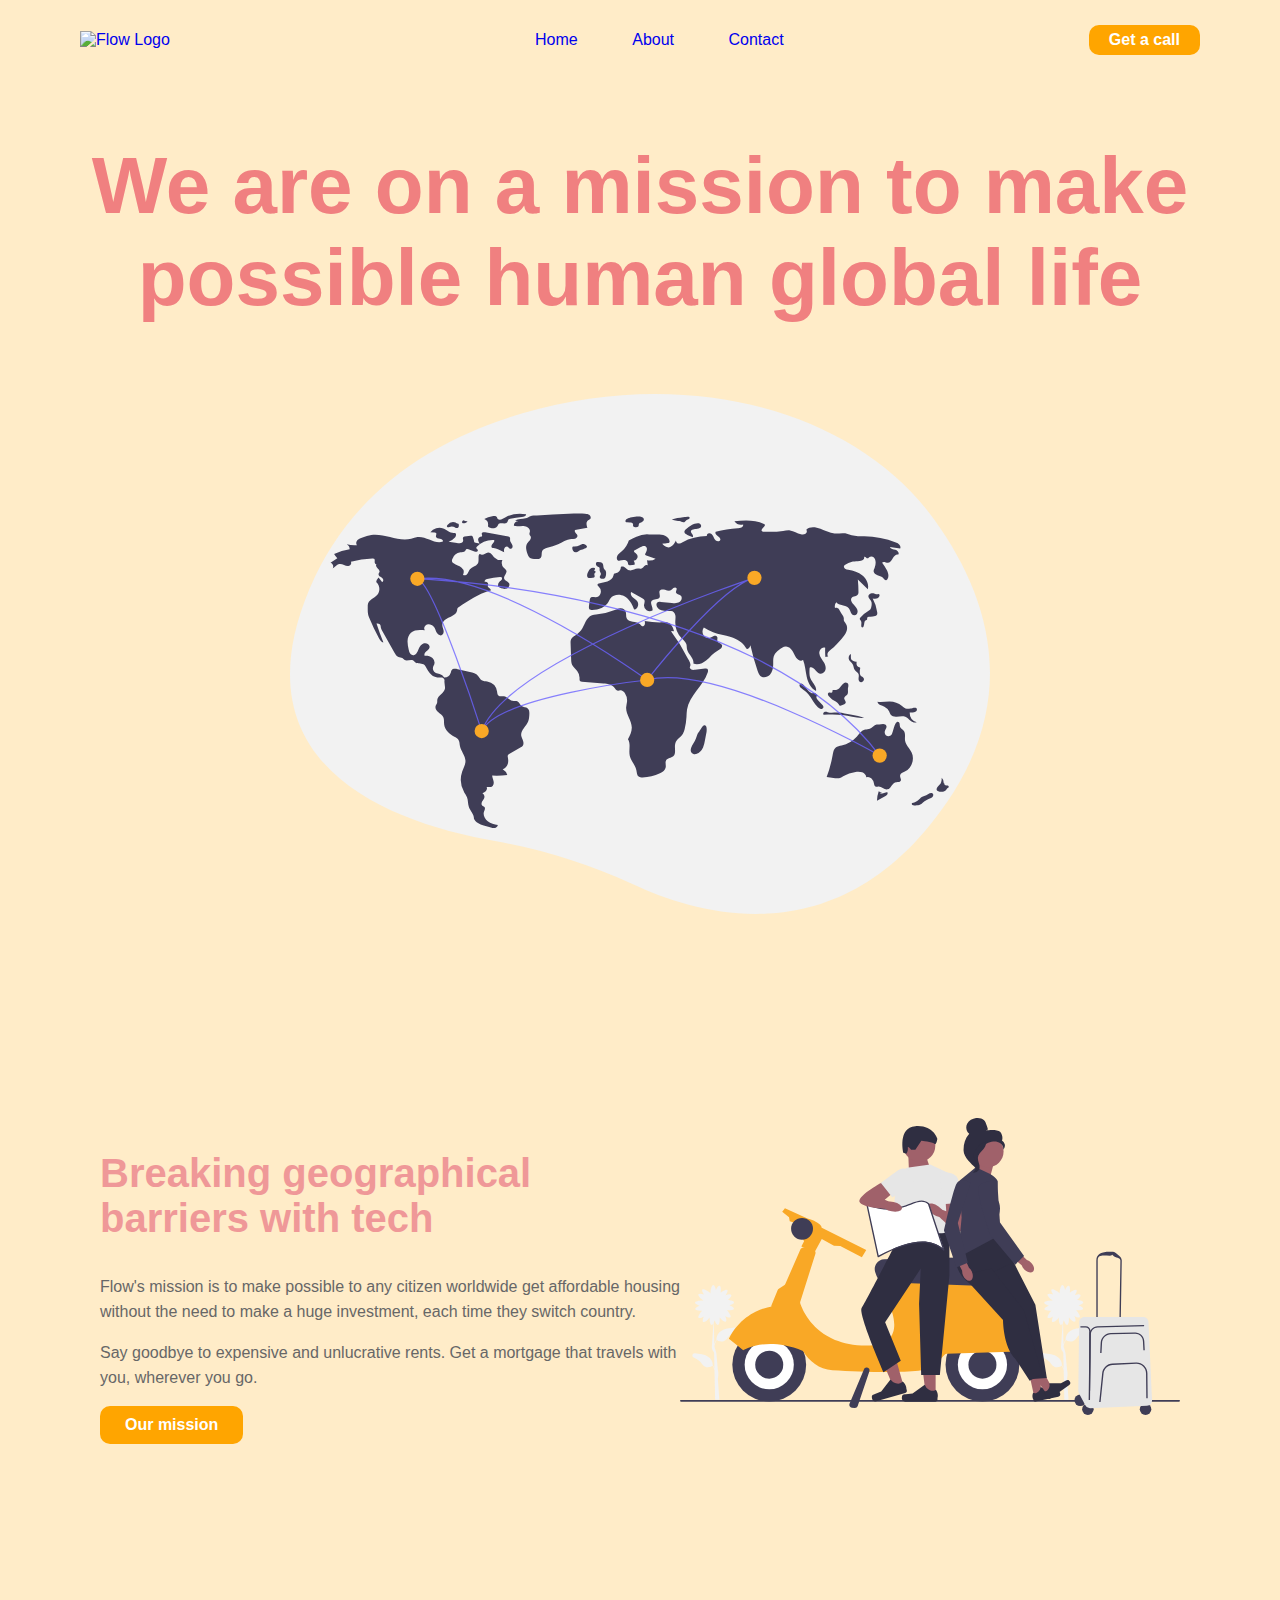
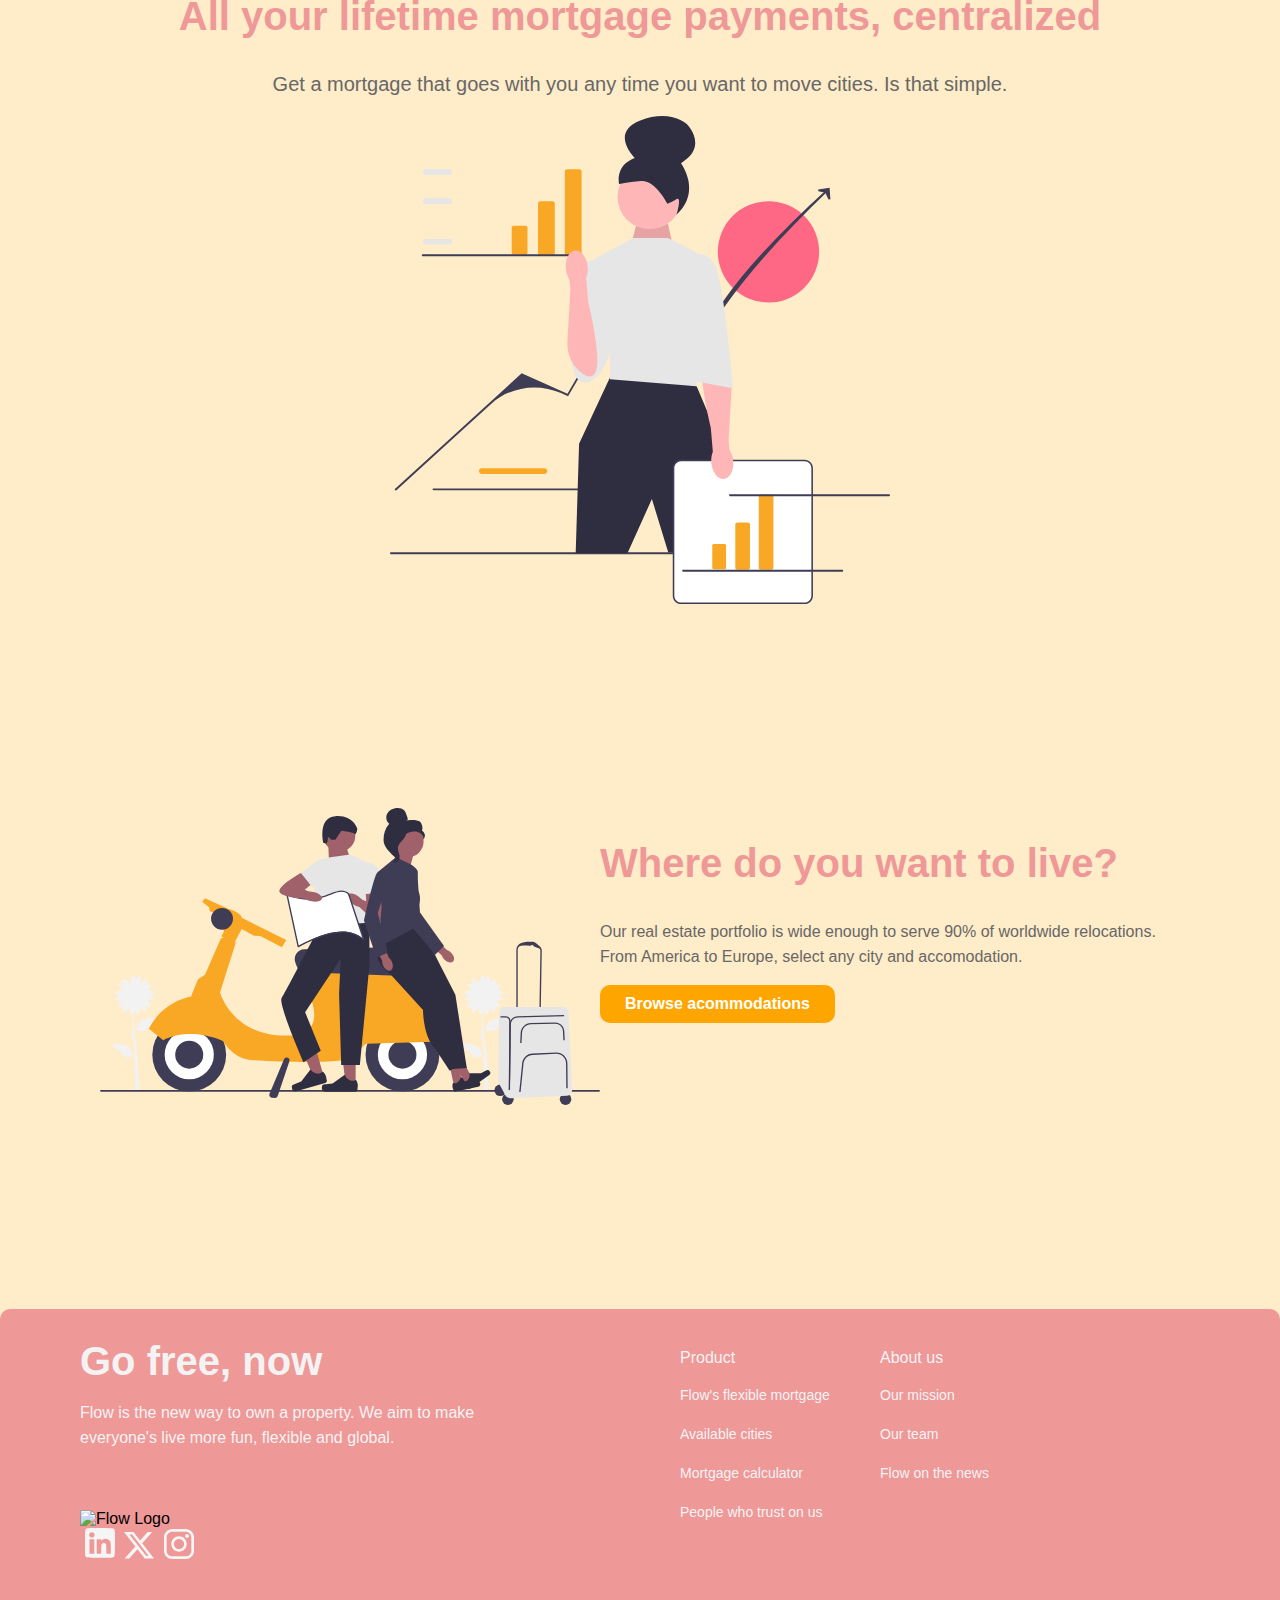
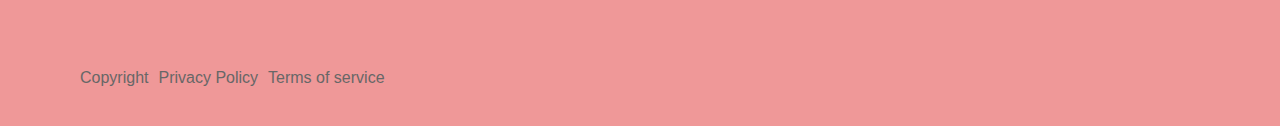
==== about.html @ f78e6ee8 "Finished v1 adding about section" ====
<!DOCTYPE html>
<html lang="en">
    <head>
        <link rel="stylesheet" href="styles.css">
        <title>Flexible mortgages for the new world</title>
        <link rel="icon" href="images/Flowlogo.png">
        <meta charset="utf-8">
        <meta name="viewport" content="width=device-width, initial-scale=1.0">
    </head>

    <body>
        <nav>
            <a href="file:///Users/rubengodoyprats/Desktop/dev/website/first-website/index.html"><img id="logonavbar" src="images/flowlogo.png" alt="Flow Logo"></a>
            <ul>
                <li><a href="file:///Users/rubengodoyprats/Desktop/dev/website/first-website/index.html">Home</a></li>
                <li><a href="file:///Users/rubengodoyprats/Desktop/dev/website/first-website/about.html">About</a></li>
                <li><a href="file:///Users/rubengodoyprats/Desktop/dev/website/first-website/contact.html">Contact</a></li>
            </ul>
            <button>Get a call</button>
        </nav>

        <header>
            <h1>We are on a mission to make possible human global life</h1>
            <img class="headerimg" src="images/connectedworld.svg" alt="Map of the world illustration, depicting connections betwen countries">
        </header>

        <section class="txtimgdiv">
            <div class="txtblock">
                <h2>Breaking geographical barriers with tech</h2>
                <p>Flow's mission is to make possible to any citizen worldwide get affordable housing without the need to make a huge investment, each time they switch country.</p>
                <p>Say goodbye to expensive and unlucrative rents. Get a mortgage that travels with you, wherever you go.</p>
                <button class="btnorange">Our mission</button>
            </div>
            <div class="imgblock">
                <img src="images/illustrationtravelbike.svg" alt="Illustration of a couple traveling by motorbike">
            </div>
        </section>

        <section class="centered">
            <h2>All your lifetime mortgage payments, centralized</h2>
            <h3 class="subtitle">Get a mortgage that goes with you any time you want to move cities. Is that simple.</h3>
            <img src="images/finance.svg" alt="Woman interacting with finance graphics illustration">
        </section>

        <section class="imgtxtdiv">
            <div class="imgblock">
                <img src="images/illustrationtravelbike.svg" alt="Illustration of a couple traveling by motorbike">
            </div>
            <div class="txtblock">
                <h2>Where do you want to live?</h2>
                <p>Our real estate portfolio is wide enough to serve 90% of worldwide relocations. From America to Europe, select any city and accomodation.</p>
                <button class="btnorange">Browse acommodations</button>
            </div>
        </section>

        <footer>
            <div class="footerinfo">
                <h2 class="h2footer">Go free, now</h2>
                <p class="pfooter">Flow is the new way to own a property. We aim to make everyone's live more fun, flexible and global.</p>
                <img class="flowlogofooter" src="images/flowlogogray.png" alt="Flow Logo">
                <div class="footersocialmedia">
                        <img src="images/linkedinlogowhite.svg" alt="LinkedIn Logo">
                        <img src="images/xlogowhite.svg" alt="XLogo">
                        <img src="images/instagramlogowhite.svg" alt="InstagramLogo">
                    </div>
                </div>
            </div>
                <div></div>
                <div class="footerlinks">
                    <h3 class="footerlinkstitle">Product</h3>
                    <p class="pfooterlinks">Flow's flexible mortgage</p>
                    <p class="pfooterlinks">Available cities</p>
                    <p class="pfooterlinks">Mortgage calculator</p>
                    <p class="pfooterlinks">People who trust on us</p>
                </div>
                <div class="footerlinks">
                    <h3 class="footerlinkstitle">About us</h3>
                    <p class="pfooterlinks">Our mission</p>
                    <p class="pfooterlinks">Our team</p>
                    <p class="pfooterlinks">Flow on the news</p>
                </div>
                <div></div>
        </footer>
        <div class="complianceline">
            <p>Copyright</p>
            <p>Privacy Policy</p>
            <p>Terms of service</p>
        </div>
    </body>
---- styles.css ----
body {
    font-family: Arial, Helvetica, sans-serif; 
    background: rgb(255, 236, 200);   
    text-align: center;
    justify-content: center;
    margin: 0;
}


/* header styles */

h1 {
  font-size: 80px;
  font-weight: 800;
  margin: 60px 0px 20px 0px;
  color: #f08080;
}

h2 {
  font-size: 40px;
  font-weight: 600;
  color: #ef9898;
}

.h2footer {
  margin-top: 20px;
  margin-bottom: 10px;
  color: #f4f3f3;
}

h3 {
  font-size: 16px;
  font-weight: 100;
}

h4 {
  font-weight: 300;
  color: #f4f3f3;
  cursor: pointer;
}

/* end header styles */


/* paragraph styles */

.feature p {
  color: #666;
  font-size: 0.9rem;
  line-height: 1.4;
}

.pfooter {
  color: #f4f3f3;
  margin-bottom: 60px;
}

.pcontactmethods {
  font-size: 15px;
  margin-bottom: 30px;
  color: #676767;
}

.pfooterlinks {
  font-size: 14px;
  color: #f4f3f3;
  text-align: left;
  cursor: pointer;
}

p {
  font-size: 16px;
  color: #676767;
  line-height: 25px;
}

/* end paragraph styles */

/* divs with title, text (left) and image (right) */

.txtimgdiv {
  display: flex;
  flex-direction: row;
  justify-content: space-around;
  margin: 150px 100px;
}

.txtblock {
  width: 600px;
  text-align: left;
}

.imgblock img {
  width: 500px;
  height: auto;
}

.imgtxtdiv {
  display: flex;
  flex-direction: row;
  justify-content: space-around;
  margin: 200px 100px;
}

.txtblock {
  width: 600px;
  text-align: left;
}

.imgblock img {
  width: 500px;
  height: auto;
}

.centered img {
  width: 500px;
  height: auto;
}

/* end divs with title, text (left) and image (right) */

#hero {
  text-align: center;
  justify-content: center;
  margin: 0px 0px 50px 0px;
}

.subtitle {
  font-size: 20px;
  color: #676767;
}

#herobutton {
  justify-content: center;
}

.headerimg {
  margin: 50px 0;
  width: 700px;
}

.btnorange {
  padding: 10px 25px;
  font-weight: 600;
  border-radius: 10px;
}

.herobtncalculate {
  padding: 10px 25px;
  font-weight: 600;
  margin-left: 10px;
  background-color: rgb(243, 243, 243);
  color: #676767;
}

.herobtncalculate:hover {
  padding: 10px 25px;
  font-weight: 600;
  margin-left: 10px;
  background-color: #e9e9e9;
  color: #676767;
}

nav {
  display: flex;
  flex-direction: row;
  justify-content: space-between;
  width: auto;
  background-color: none;
  padding: 15px 80px;
  align-items: center;
  color: #676767;
}

a {
  text-decoration: none;
}

a:active {
  color: inherit;
}

a:visited {
  color: inherit;
}

#logonavbar:hover {
  cursor: pointer;
}

li {
  display: inline;
  list-style: none;
  margin-left: 20px;
  padding: 8px 15px;
}

li:hover {
  background: #fff8f7;
  padding: 8px 15px;
  border-radius: 5px;
  cursor: pointer;
}

#navbarbutton:hover {
  cursor: pointer;
}

#logonavbar {
  width: 80px;
  height: auto;
}

button {
    border: none;
    border-radius: 10px;
    padding: 6px 20px;
    font-weight: bold;
    font-size: 16px;
    color: #ffffff;
    background-color: #ffa500;
    cursor: pointer;
    
}

button:hover {
  background-color: #f08080;
  color: white;
}

#herobutton :hover {
  background-color: #f08080;
  color: white;
}

#featurestitle {
  margin-top: 100px;
}

.featuresdiv {
  display: grid;
  grid-template-columns: repeat(auto-fit, minmax(300px, 1fr));
  gap: 20px;
  padding: 50px;
  background-color: none; /* Adjust the background color as needed */
}

.feature {
  background: #fff;
  border-radius: 10px;
  padding: 20px;
  box-shadow: 0 4px 6px rgba(0,0,0,0.1); /* Simple shadow for depth */
}

.feature img {
  width: 250px; /* Responsive images */
  height: 250px;
  border-radius: 5px;
  margin-top: 15px;
}

.titlefeature {
  margin-top: 15px;
  font-size: 22px;
  color: #f08080;
}

.container1 {
  display: block;
  height: 100px;
  width: 100px;
  background: lightblue;
  margin-left: auto;
  margin-right: auto;
  border: 2px solid black;
  border-radius: 10px;
}

.citiestitle {
  margin-top: 100px;
}

.cities {
  display: grid;
  grid-template-columns: repeat(auto-fill, minmax(400px, 1fr));
  column-gap: 10px;
  margin: 0px 50px;
  row-gap: 20px;
  padding: 50px;
}

.cities img {
  width: 100%;
  height: auto;
  border-radius: 10px;
}

#feature1 {
  display: grid;
  grid-template-columns: 1fr 1fr;
  margin: 150px 80px;
}


.f1img img {
  width: 500px;
  height: auto;
}

.f1text {
  text-align: start;
  width: 550px;
}

.f1text h2 {
  margin-bottom: 50px;
}

.f1text h4 {
  font-size: 15px;
}

#feature2 {
  display: grid;
  grid-template-columns: 1fr 1fr;
  margin: 150px 80px;
}

.f2img img {
  width: 500px;
  height: auto;
}

.f2text {
  text-align: start;
  width: 500px;
}

.f2text h2 {
  margin-bottom: 50px;
}

.f2text h4 {
  font-size: 15px;
}

footer {
  display: grid;
  grid-template-columns: repeat(5,1fr);
  height: 300px;
  background-color: #ef9898;
  border-radius: 10px 10px 0px 0px;
  padding-bottom: 20px;
  margin-top: 100px;
}

.footerinfo {
  width: 400px;
  text-align: left;
  height: auto;
  padding-top: 10px;
  margin: 0px 0px 0px 80px;
}

.footersocialmedia img {
  width: 30px;
  padding-left: 5px;
  cursor: pointer;
}

.flowlogofooter {
  width: 100px;
}

.footerlinkstitle {
  margin-top: 40px;
  color: #f4f3f3;
  text-align: left;
}

.complianceline {
  background-color: #ef9898;
  padding: 20px 0px 20px 80px;
  display: flex;
  flex-direction: row;
  gap: 10px;
  font-size: 12px;
  justify-content: left;
  color: #f4f3f3;
  cursor: pointer;
}

#contactmethods {
  display: flex;
  flex-direction: row;
  justify-content: center;
}

.contactmethod {
  border-radius: 10px;
  background-color: #feefb5;
  box-shadow: 0px 0px 3px #c8c8c8;
  padding: 40px;
  width: 200px;
  height: 300px;
  margin: 60px 0px 0px 50px;
}

.contactmethod:hover {
  box-shadow: 0px 0px 8px #c8c8c8;
  transition: 0.3s;
}

.contactmethod img {
  width: 100px;
  height: auto;
  margin-bottom: 70px;
}

.btncontact {
  background-color: orange;
  padding: 12px 25px;
}
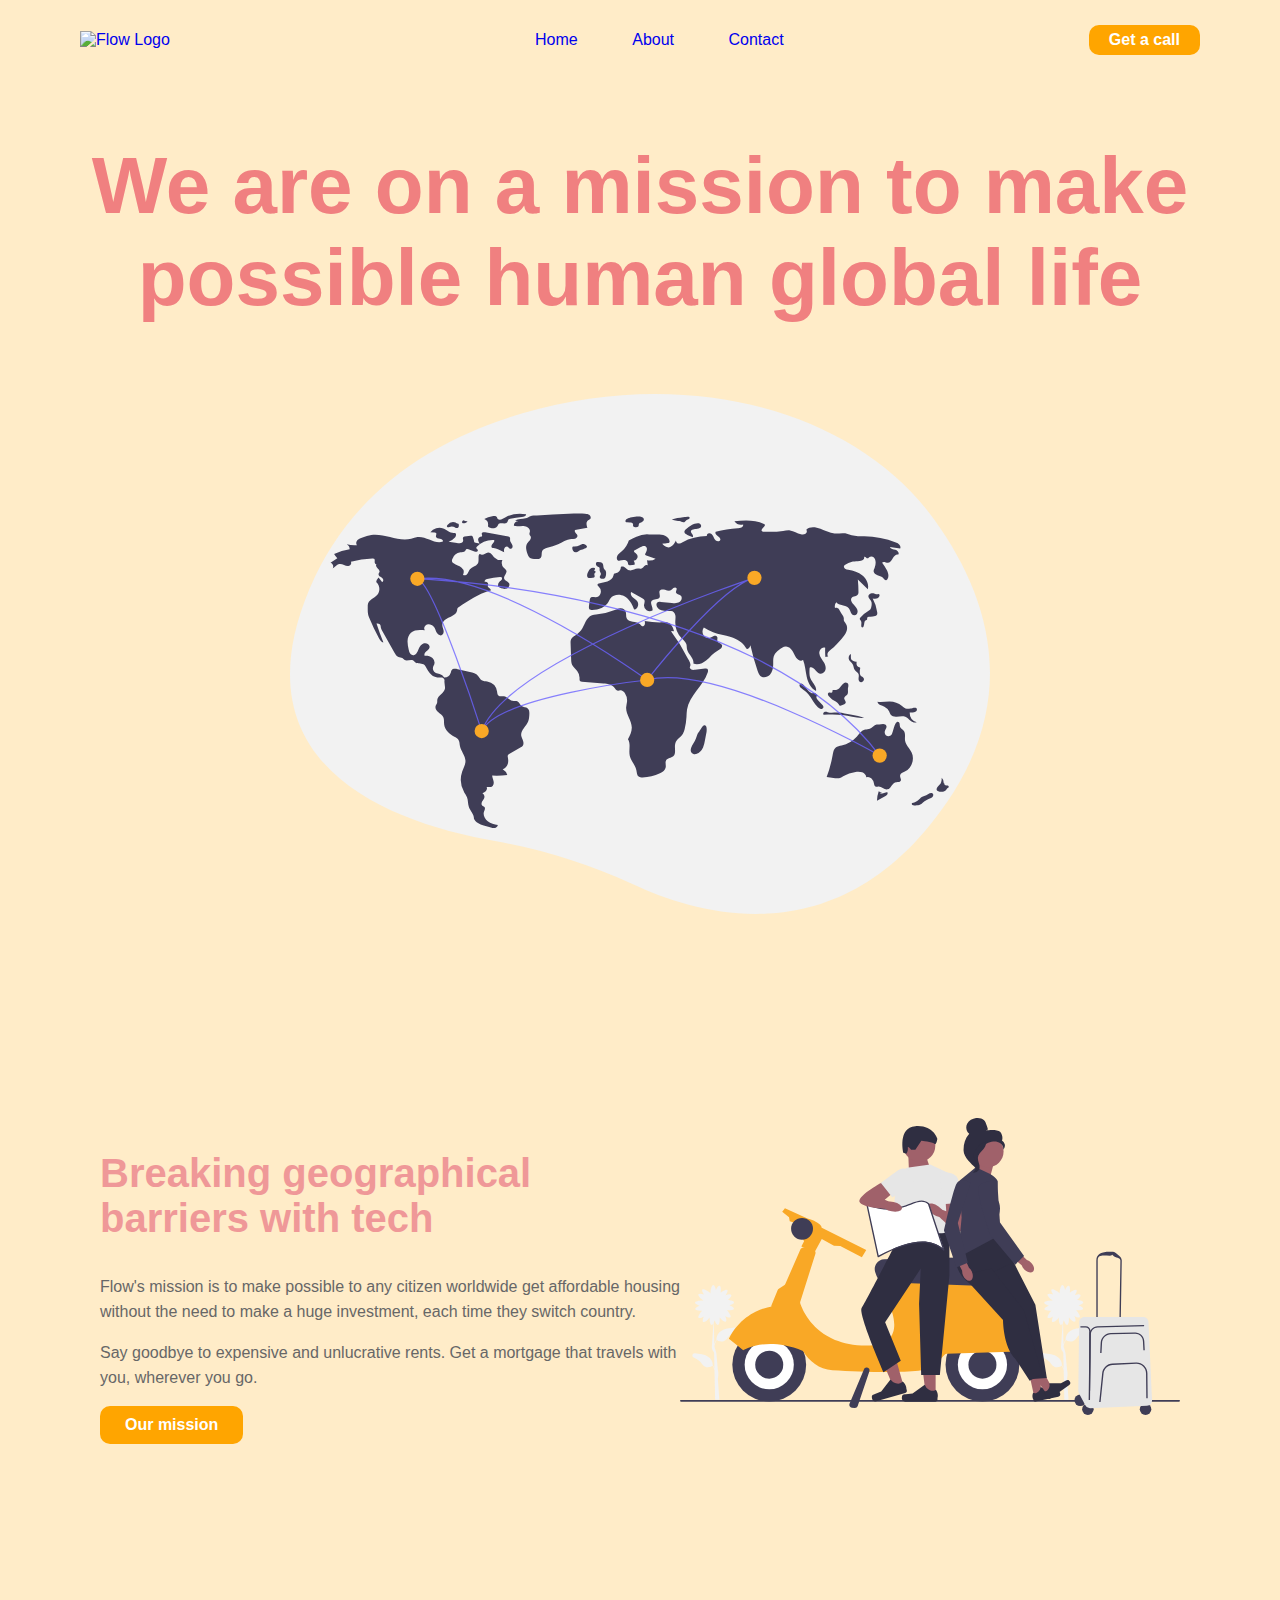
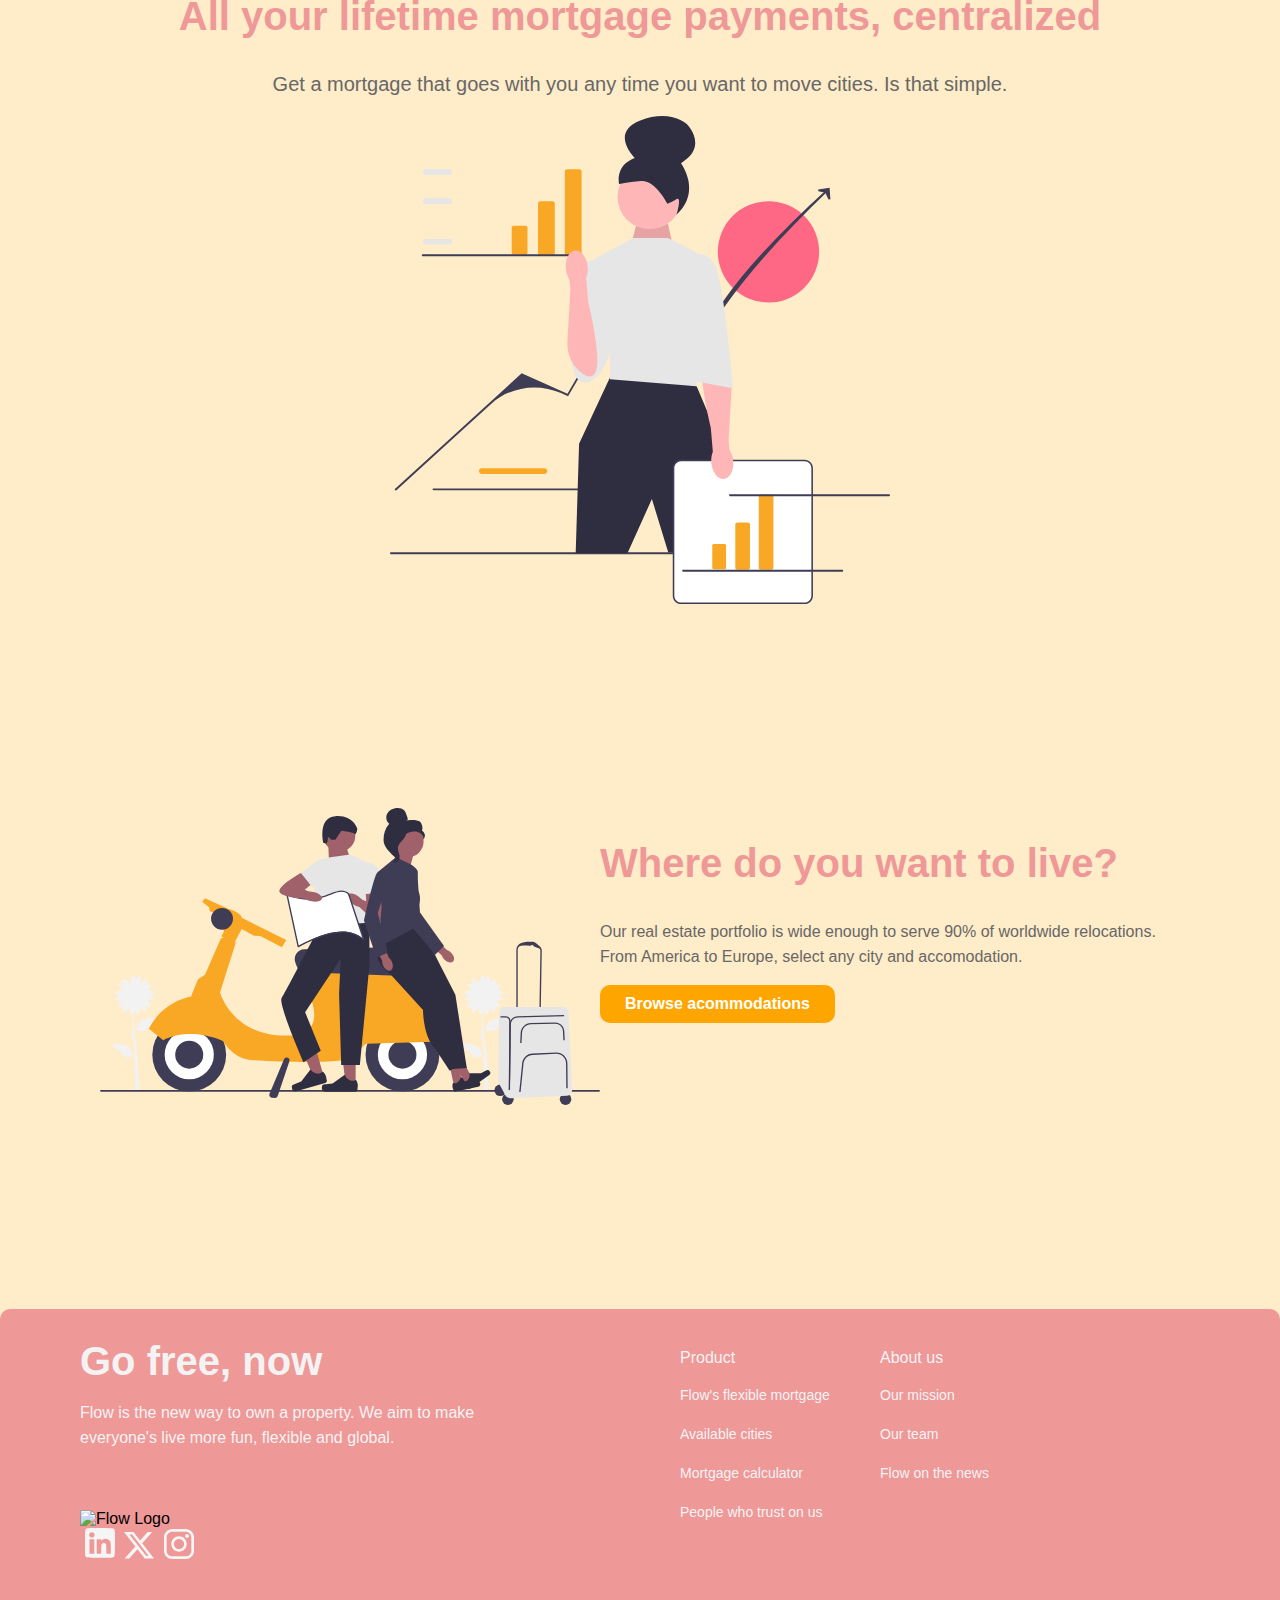
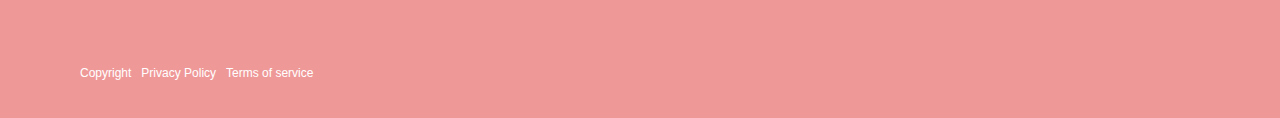
==== commit 193e1e3e: "Some mods" ====
--- a/about.html
+++ b/about.html
@@ -82,8 +82,8 @@
                 <div></div>
         </footer>
         <div class="complianceline">
-            <p>Copyright</p>
-            <p>Privacy Policy</p>
-            <p>Terms of service</p>
+            <p class="compliancetxt">Copyright</p>
+            <p class="compliancetxt">Privacy Policy</p>
+            <p class="compliancetxt">Terms of service</p>
         </div>
     </body>--- a/styles.css
+++ b/styles.css
@@ -390,6 +390,11 @@
   cursor: pointer;
 }
 
+.compliancetxt {
+  font-size: 12px;
+  color: #fff;
+}
+
 #contactmethods {
   display: flex;
   flex-direction: row;
@@ -398,7 +403,7 @@
 
 .contactmethod {
   border-radius: 10px;
-  background-color: #feefb5;
+  background-color: #fff;
   box-shadow: 0px 0px 3px #c8c8c8;
   padding: 40px;
   width: 200px;
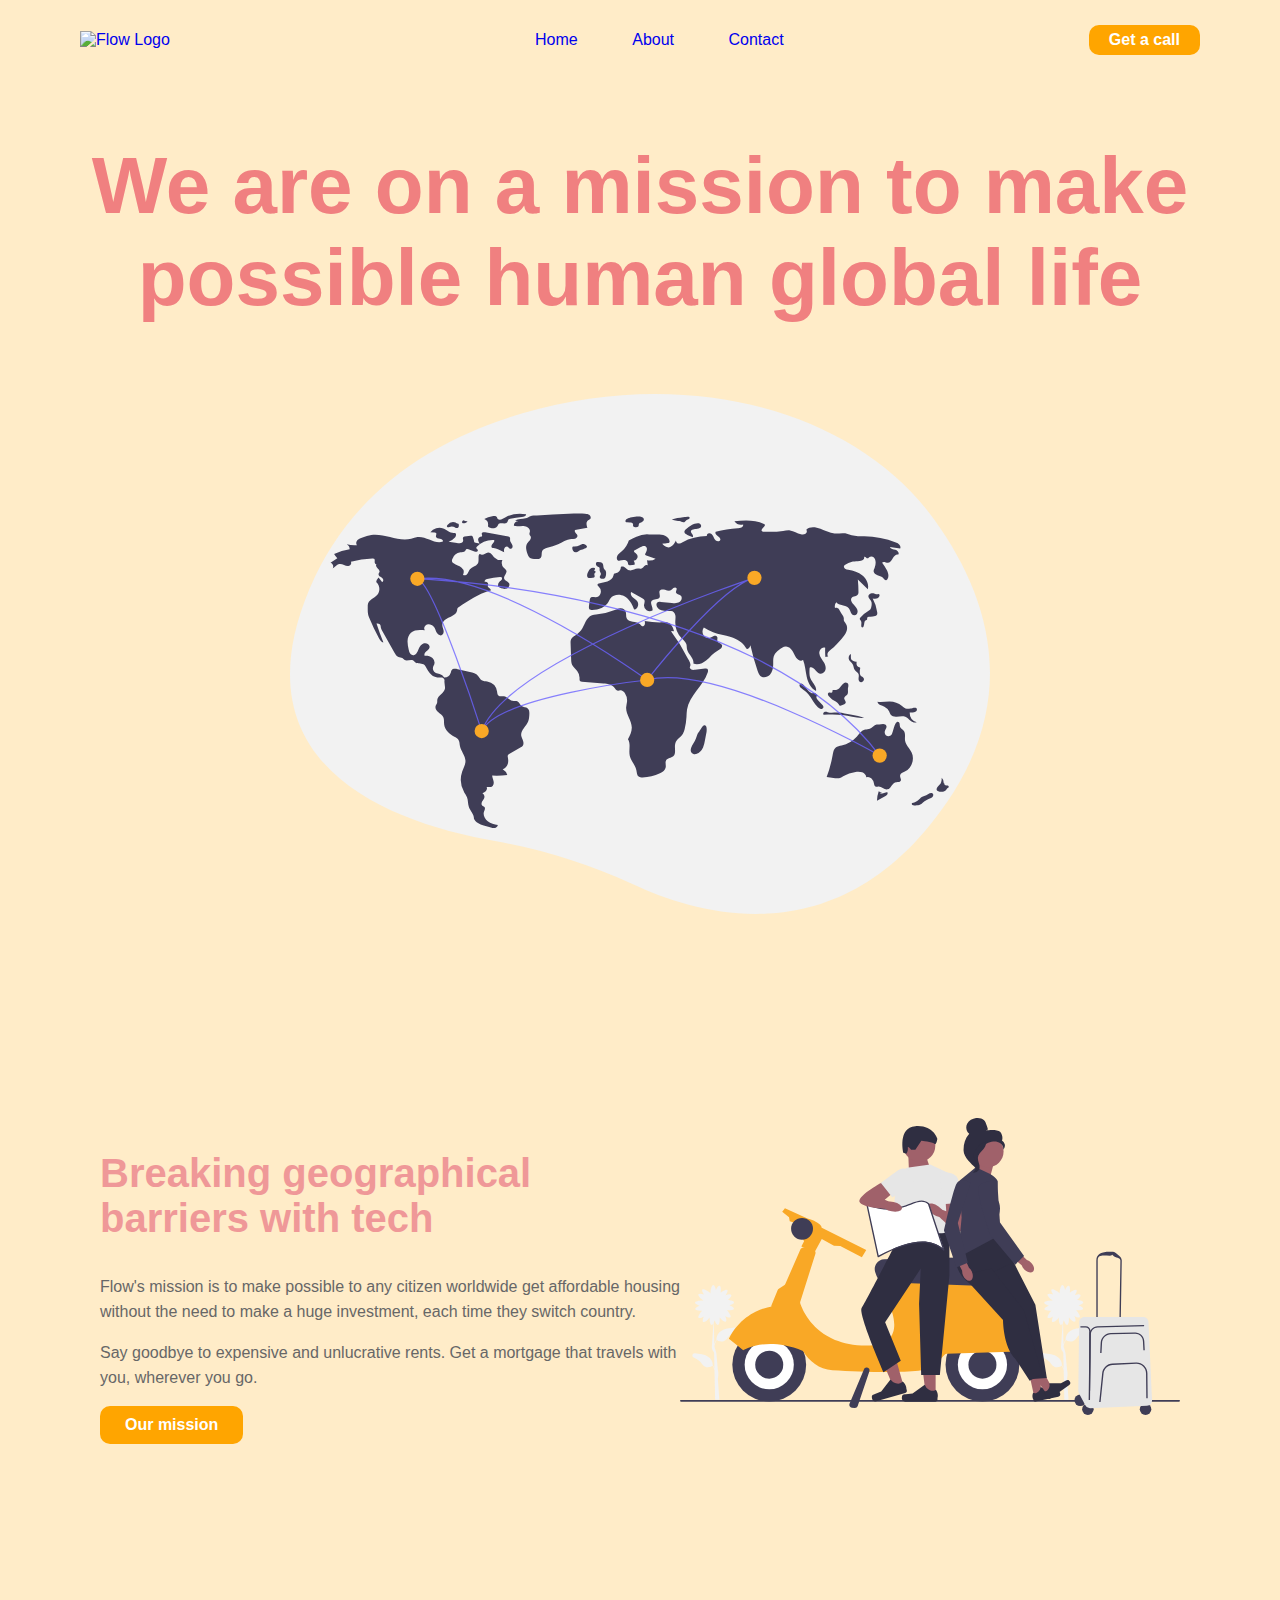
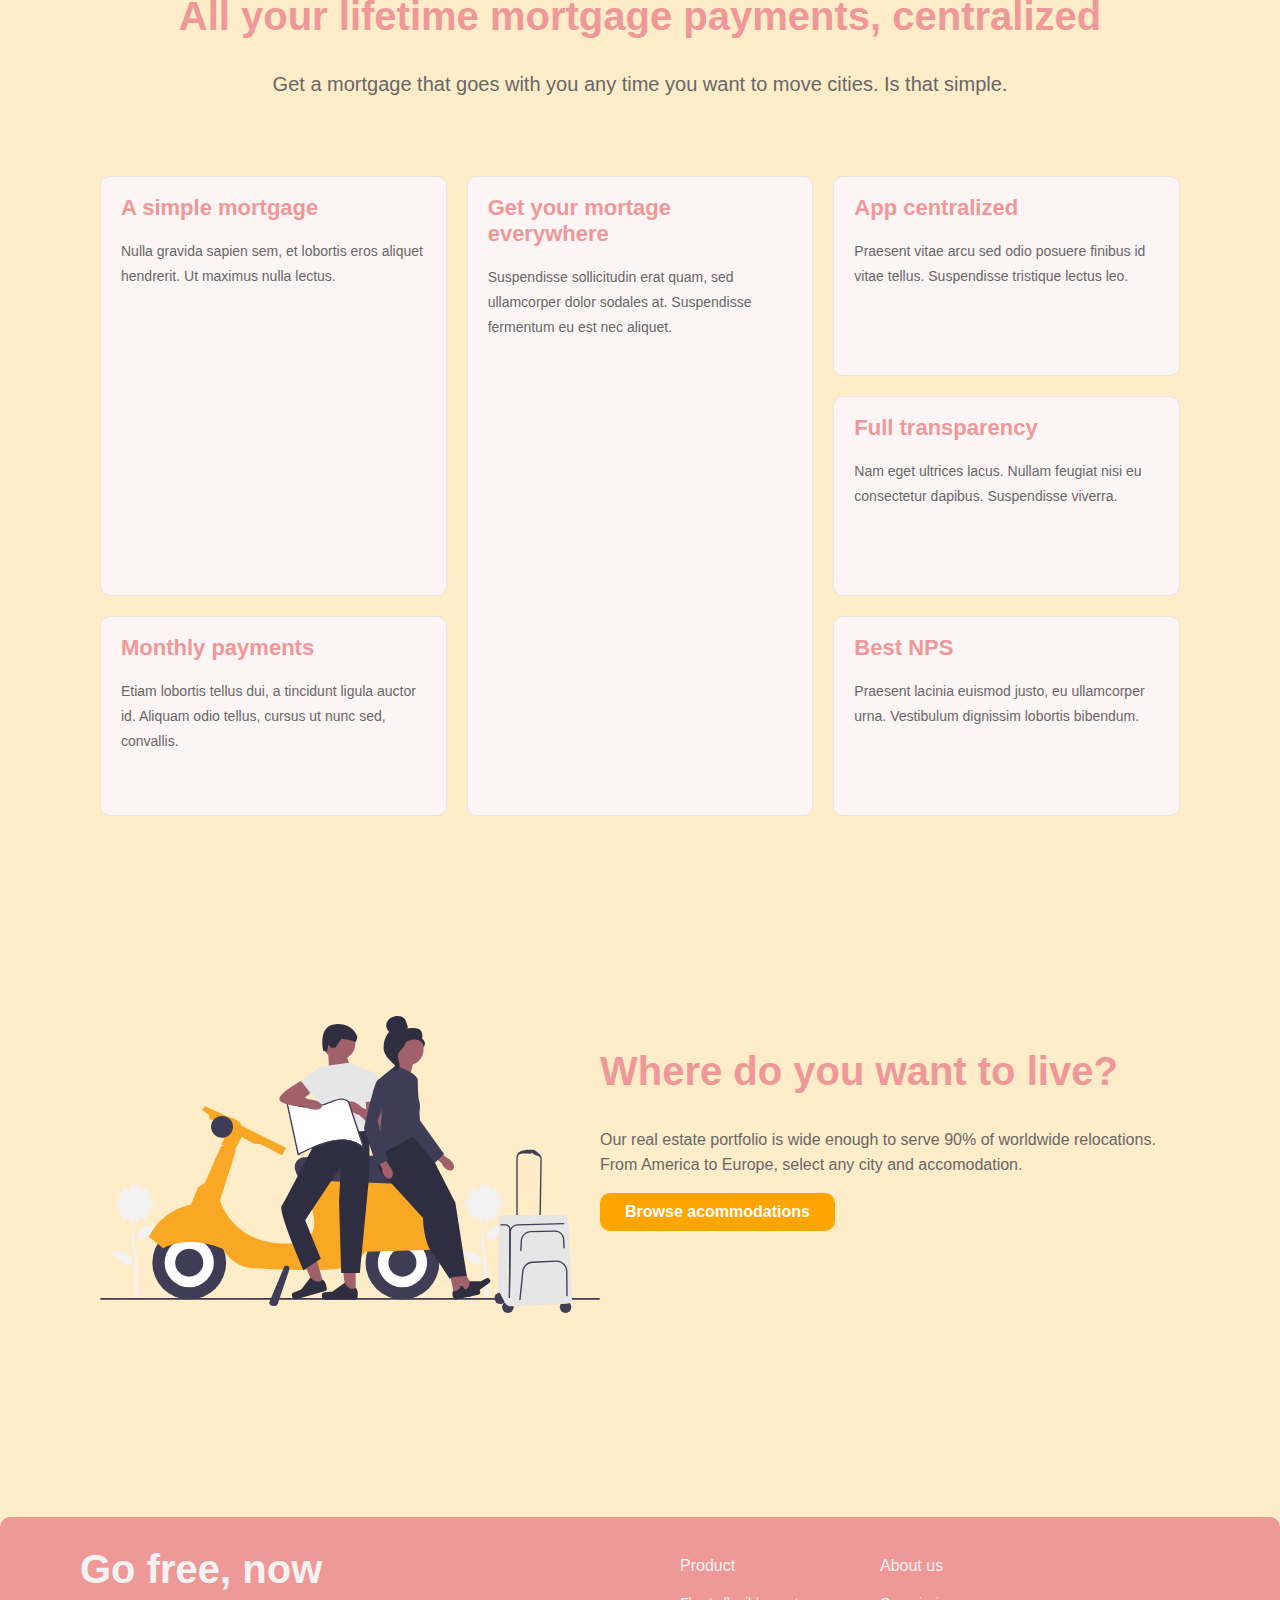
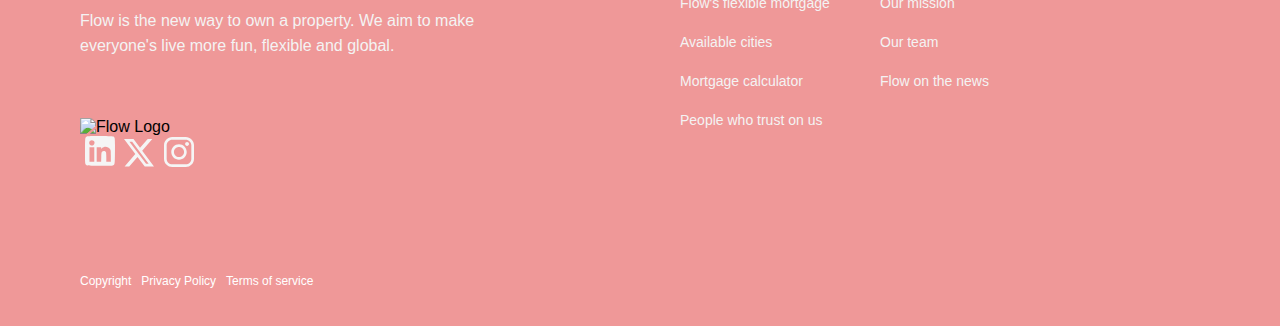
==== commit e4bb82b0: "Added Bento grid" ====
--- a/about.html
+++ b/about.html
@@ -4,17 +4,18 @@
         <link rel="stylesheet" href="styles.css">
         <title>Flexible mortgages for the new world</title>
         <link rel="icon" href="images/Flowlogo.png">
+        <meta name="description" content="Flow is the new way to own a property. We aim to make everyone's live more fun, flexible and global."/>
         <meta charset="utf-8">
         <meta name="viewport" content="width=device-width, initial-scale=1.0">
     </head>
 
     <body>
         <nav>
-            <a href="file:///Users/rubengodoyprats/Desktop/dev/website/first-website/index.html"><img id="logonavbar" src="images/flowlogo.png" alt="Flow Logo"></a>
+            <a href="https://flowweb.netlify.app"><img id="logonavbar" src="images/flowlogo.png" alt="Flow Logo"></a>
             <ul>
-                <li><a href="file:///Users/rubengodoyprats/Desktop/dev/website/first-website/index.html">Home</a></li>
-                <li><a href="file:///Users/rubengodoyprats/Desktop/dev/website/first-website/about.html">About</a></li>
-                <li><a href="file:///Users/rubengodoyprats/Desktop/dev/website/first-website/contact.html">Contact</a></li>
+                <li><a href="https://flowweb.netlify.app/">Home</a></li>
+                <li><a href="https://flowweb.netlify.app/about">About</a></li>
+                <li><a href="https://flowweb.netlify.app/contact">Contact</a></li>
             </ul>
             <button>Get a call</button>
         </nav>
@@ -39,7 +40,38 @@
         <section class="centered">
             <h2>All your lifetime mortgage payments, centralized</h2>
             <h3 class="subtitle">Get a mortgage that goes with you any time you want to move cities. Is that simple.</h3>
-            <img src="images/finance.svg" alt="Woman interacting with finance graphics illustration">
+            <div class="grid-container">
+                <div class="grid-item">
+                  <h2>A simple mortgage</h2>
+                  <p>Nulla gravida sapien sem, et lobortis eros aliquet hendrerit. Ut maximus nulla lectus.</p>
+                  <img src="" alt="">
+                </div>
+                  <div class="grid-item">
+                  <h2>Get your mortage everywhere</h2>
+                  <p>Suspendisse sollicitudin erat quam, sed ullamcorper dolor sodales at. Suspendisse fermentum eu est nec aliquet.</p>
+                  <img src="" alt="">
+                </div>
+                  <div class="grid-item">
+                  <h2>App centralized</h2>
+                  <p>Praesent vitae arcu sed odio posuere finibus id vitae tellus. Suspendisse tristique lectus leo.</p>
+                  <img src="" alt="">
+                </div>
+                  <div class="grid-item">
+                  <h2>Full transparency</h2>
+                  <p>Nam eget ultrices lacus. Nullam feugiat nisi eu consectetur dapibus. Suspendisse viverra.</p>
+                  <img src="" alt="">
+                </div>
+                  <div class="grid-item">
+                  <h2>Monthly payments</h2>
+                  <p>Etiam lobortis tellus dui, a tincidunt ligula auctor id. Aliquam odio tellus, cursus ut nunc sed, convallis.</p>
+                  <img src="" alt="">
+                </div>
+                  <div class="grid-item">
+                  <h2>Best NPS</h2>
+                  <p>Praesent lacinia euismod justo, eu ullamcorper urna. Vestibulum dignissim lobortis bibendum.</p>
+                  <img src="" alt="">
+                </div>
+              </div>
         </section>
 
         <section class="imgtxtdiv">
--- a/styles.css
+++ b/styles.css
@@ -425,4 +425,60 @@
 .btncontact {
   background-color: orange;
   padding: 12px 25px;
+}
+
+.input-box input {
+  border-radius: 3px;
+  border: 1px solid gray;
+  padding: 5px;
+  margin-bottom: 10px;
+  width: 400px;
+}
+
+textarea {
+  font-family: Arial, Helvetica, sans-serif;
+  border-radius: 3px;
+  border: 1px solid gray;
+  margin-bottom: 5px;
+}
+
+#contactform {
+  margin-top: 150px;
+}
+
+/* Bento box */
+
+.grid-container {
+  display: grid;
+  grid-template-columns: repeat(3, 1fr);
+  grid-template-rows: repeat(3, 200px);
+  gap: 20px;
+  margin: 80px 100px;
+}
+
+.grid-item {
+  background-color: #fdf5f5;
+  border: 1px solid #e6e6e6;
+  text-align: center;
+  border-radius: 10px;
+  text-align: start;
+  padding: 0px 20px;
+}
+
+.grid-item:nth-child(1) {
+  grid-row: 1 / span 2;
+  grid-column: 1 / span 1;
+}
+
+.grid-item:nth-child(2) {
+  grid-row: 1 / span 3;
+  grid-column: 2 / span 1;
+}
+
+.grid-item h2 {
+  font-size: 22px;
+}
+
+.grid-item p {
+  font-size: 14px;
 }